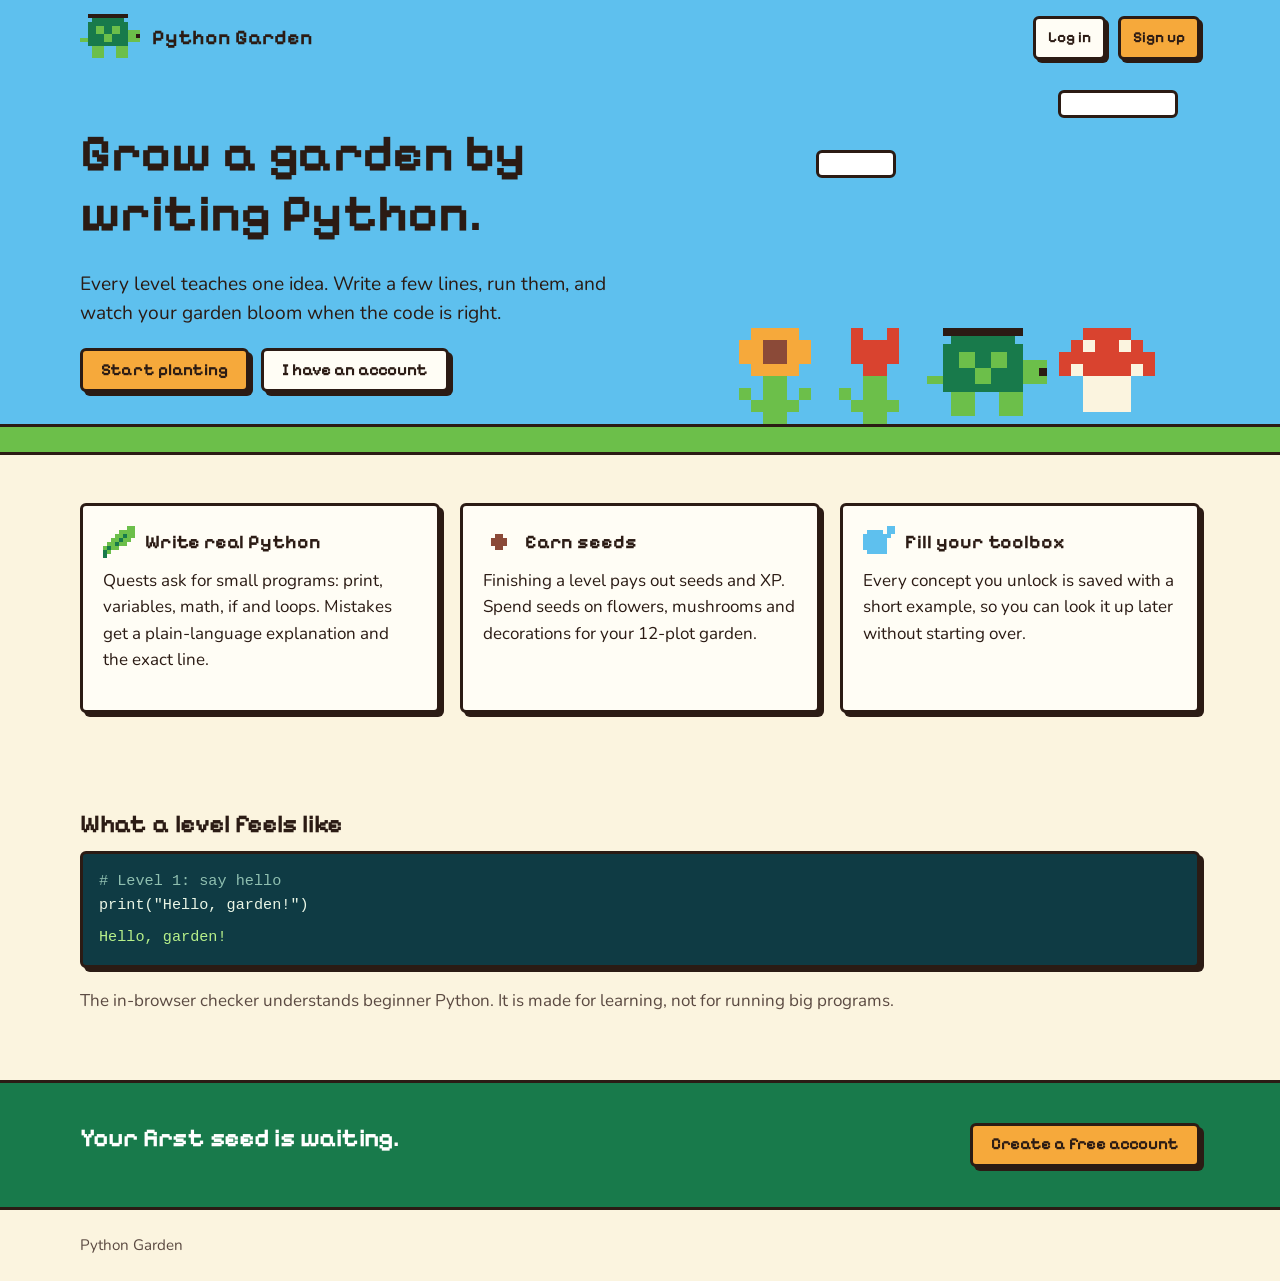
==== index.html @ 9000483d "yay" ====
<!doctype html>
<html lang="en">
<head>
  <meta charset="utf-8">
  <meta name="viewport" content="width=device-width, initial-scale=1">
  <title>Python Garden: learn Python by growing a garden</title>
  <link rel="icon" href="data:,">
  <link rel="preconnect" href="https://fonts.googleapis.com">
  <link rel="preconnect" href="https://fonts.gstatic.com" crossorigin>
  <link href="https://fonts.googleapis.com/css2?family=Nunito:wght@400;700;800&amp;family=Pixelify+Sans:wght@500;700&amp;display=swap" rel="stylesheet">
  <link rel="stylesheet" href="/css/base.css">
  <link rel="stylesheet" href="/css/pixel.css">
  <link rel="stylesheet" href="/css/landing.css">
</head>
<body>
  <header class="hero">
    <div class="container land-top">
      <a class="px-nav__brand" href="/"><span class="spr spr--turtle" data-sprite="turtle"></span>Python Garden</a>
      <nav class="row" aria-label="Account">
        <a class="px-btn px-btn--ghost px-btn--small" href="/login.html">Log in</a>
        <a class="px-btn px-btn--sun px-btn--small" href="/register.html">Sign up</a>
      </nav>
    </div>
    <div class="cloud cloud--a" aria-hidden="true"></div>
    <div class="cloud cloud--b" aria-hidden="true"></div>
    <div class="container hero__inner">
      <div class="hero__copy">
        <h1>Grow a garden by writing Python.</h1>
        <p>Every level teaches one idea. Write a few lines, run them, and watch your garden bloom when the code is right.</p>
        <div class="row">
          <a class="px-btn px-btn--sun" href="/register.html">Start planting</a>
          <a class="px-btn px-btn--ghost" href="/login.html">I have an account</a>
        </div>
      </div>
      <div class="hero__scene" aria-hidden="true">
        <span class="spr spr--lg" data-sprite="sunflower"></span>
        <span class="spr spr--lg" data-sprite="tulip"></span>
        <span class="spr spr--turtle spr--lg" data-sprite="turtle"></span>
        <span class="spr spr--lg" data-sprite="mushroom"></span>
      </div>
    </div>
    <div class="hero__ground"></div>
  </header>

  <main>
    <section class="section container">
      <div class="grid-3">
        <article class="px-card feature">
          <h3><span class="spr spr--sm" data-sprite="leaf"></span>Write real Python</h3>
          <p>Quests ask for small programs: print, variables, math, if and loops. Mistakes get a plain-language explanation and the exact line.</p>
        </article>
        <article class="px-card feature">
          <h3><span class="spr spr--sm" data-sprite="seed"></span>Earn seeds</h3>
          <p>Finishing a level pays out seeds and XP. Spend seeds on flowers, mushrooms and decorations for your 12-plot garden.</p>
        </article>
        <article class="px-card feature">
          <h3><span class="spr spr--sm" data-sprite="can"></span>Fill your toolbox</h3>
          <p>Every concept you unlock is saved with a short example, so you can look it up later without starting over.</p>
        </article>
      </div>
    </section>
    <section class="section container">
      <h2>What a level feels like</h2>
      <div class="code-demo" role="img" aria-label="Example: print(&quot;Hello, garden!&quot;) shows Hello, garden! in the console">
        <div class="cm"># Level 1: say hello</div>
        <div>print("Hello, garden!")</div>
        <div class="out">Hello, garden!</div>
      </div>
      <p class="muted">The in-browser checker understands beginner Python. It is made for learning, not for running big programs.</p>
    </section>
    <section class="cta-band">
      <div class="container row row--between">
        <h2>Your first seed is waiting.</h2>
        <a class="px-btn px-btn--sun" href="/register.html">Create a free account</a>
      </div>
    </section>
  </main>
  <footer class="container foot muted">Python Garden</footer>
  <script src="/js/api.js"></script>
</body>
</html>
---- css/base.css ----
:root {
  --sky: #5EC0EE;
  --grass: #6CBF4A;
  --forest: #187A4B;
  --teal: #0F3B44;
  --parchment: #FBF4DF;
  --soil: #8B4A38;
  --sun: #F6A93B;
  --outline: #2B1B14;
  --paper: #FFFDF5;
  --danger: #A8231A;
  --muted: #5B4A42;
  --line: 3px solid var(--outline);
  --shadow: 4px 4px 0 var(--outline);
  --radius: 6px;
  --font-head: 'Pixelify Sans', system-ui, sans-serif;
  --font-body: 'Nunito', system-ui, sans-serif;
  --font-code: ui-monospace, 'SF Mono', Menlo, Consolas, monospace;
}

*, *::before, *::after { box-sizing: border-box; }
html { -webkit-text-size-adjust: 100%; }

body {
  margin: 0;
  font-family: var(--font-body);
  font-size: 1.0625rem;
  line-height: 1.55;
  color: var(--outline);
  background: var(--parchment);
}

h1, h2, h3 { font-family: var(--font-head); font-weight: 700; line-height: 1.15; margin: 0 0 .5em; }
h1 { font-size: clamp(2rem, 5vw, 3.25rem); }
h2 { font-size: 1.6rem; }
h3 { font-size: 1.2rem; }
p { margin: 0 0 1em; }
a { color: var(--forest); font-weight: 700; }
img, svg { max-width: 100%; }
button, input, select, textarea { font: inherit; color: inherit; }

:focus-visible {
  outline: 3px solid var(--sun);
  outline-offset: 2px;
  box-shadow: 0 0 0 6px var(--outline);
}

.container { width: min(1120px, 100% - 32px); margin-inline: auto; }
.stack > * + * { margin-top: 1rem; }
.row { display: flex; flex-wrap: wrap; align-items: center; gap: 12px; }
.row--between { justify-content: space-between; }
.muted { color: var(--muted); }
.center { text-align: center; }
.is-hidden { display: none !important; }
.sr-only {
  position: absolute; width: 1px; height: 1px; overflow: hidden;
  clip: rect(0 0 0 0); white-space: nowrap;
}
.grid-3 { display: grid; gap: 20px; grid-template-columns: repeat(auto-fit, minmax(240px, 1fr)); }
.page-main { padding-block: 28px 56px; }

@media (prefers-reduced-motion: reduce) {
  *, *::before, *::after { animation: none !important; transition: none !important; }
}
---- css/pixel.css ----
/* Pixel components */
.px-card {
  background: var(--paper);
  border: var(--line);
  border-radius: var(--radius);
  box-shadow: var(--shadow);
  padding: 20px;
}
.px-card--sky { background: #DDF2FB; }
.px-card--sun { background: #FDE9C2; }
.px-card--teal { background: var(--teal); color: var(--parchment); }

.px-btn {
  display: inline-flex; align-items: center; justify-content: center; gap: 8px;
  min-height: 44px; min-width: 44px; padding: 0 18px;
  font-family: var(--font-head); font-size: 1.05rem; font-weight: 700;
  text-decoration: none; cursor: pointer;
  border: var(--line); border-radius: var(--radius);
  box-shadow: var(--shadow);
  background: var(--forest); color: #fff;
  transition: transform .08s, box-shadow .08s;
}
.px-btn:hover { background: #146a41; }
.px-btn:active { transform: translate(3px, 3px); box-shadow: 1px 1px 0 var(--outline); }
.px-btn[disabled] { opacity: .55; cursor: not-allowed; }
.px-btn--sun { background: var(--sun); color: var(--outline); }
.px-btn--sun:hover { background: #e79a2c; }
.px-btn--ghost { background: var(--paper); color: var(--outline); }
.px-btn--ghost:hover { background: #fff; }
.px-btn--danger { background: var(--danger); color: #fff; }
.px-btn--small { padding: 0 12px; font-size: .95rem; box-shadow: 3px 3px 0 var(--outline); }

.px-field { margin-bottom: 16px; }
.px-label { display: block; font-weight: 800; margin-bottom: 4px; }
.px-input, .px-select, .px-textarea {
  width: 100%; min-height: 44px; padding: 8px 12px;
  background: #fff; border: var(--line); border-radius: var(--radius);
}
.px-textarea { min-height: 96px; resize: vertical; font-family: var(--font-code); font-size: .95rem; }
.px-help { font-size: .9rem; color: var(--muted); margin: 4px 0 0; }
.px-error { color: var(--danger); font-weight: 800; min-height: 1.5em; margin: 0 0 12px; }

.px-bar {
  -webkit-appearance: none; appearance: none;
  display: block; width: 100%; height: 22px;
  border: var(--line); border-radius: var(--radius);
  background: #fff; overflow: hidden;
}
.px-bar::-webkit-progress-bar { background: #fff; }
.px-bar::-webkit-progress-value { background: var(--grass); }
.px-bar::-moz-progress-bar { background: var(--grass); }
.px-bar--sun::-webkit-progress-value { background: var(--sun); }
.px-bar--sun::-moz-progress-bar { background: var(--sun); }

.px-chip {
  display: inline-flex; align-items: center; gap: 6px;
  min-height: 32px; padding: 2px 10px;
  background: var(--parchment); color: var(--outline);
  border: 2px solid var(--outline); border-radius: var(--radius);
  font-weight: 800; font-size: .95rem;
}
.px-chip--done { background: #CDEFB8; }
.px-chip--locked { background: #E6DCC3; }
.px-chip--draft { background: #FDE9C2; }

/* Top bar */
.px-nav { background: var(--teal); color: var(--parchment); border-bottom: var(--line); }
.px-nav__inner { display: flex; flex-wrap: wrap; align-items: center; gap: 8px 16px; padding-block: 10px; }
.px-nav__brand {
  display: inline-flex; align-items: center; gap: 8px;
  font-family: var(--font-head); font-size: 1.3rem; color: var(--parchment); text-decoration: none;
  min-height: 44px;
}
.px-nav__links { display: flex; flex-wrap: wrap; gap: 4px; margin-right: auto; }
.px-nav__links a {
  display: inline-flex; align-items: center; min-height: 44px; padding: 0 12px;
  color: var(--parchment); text-decoration: none; border-radius: var(--radius);
  font-family: var(--font-head);
}
.px-nav__links a:hover { background: rgba(255, 255, 255, .12); }
.px-nav__links a[aria-current="page"] { background: var(--sun); color: var(--outline); }
.px-nav__stats { display: flex; gap: 8px; align-items: center; flex-wrap: wrap; }

/* Sprites */
.spr { display: inline-block; width: 48px; height: 48px; vertical-align: middle; }
.spr svg { display: block; width: 100%; height: 100%; }
.spr--sm { width: 32px; height: 32px; }
.spr--lg { width: 96px; height: 96px; }
.spr--xl { width: 144px; height: 144px; }
.spr--turtle { width: 64px; height: 48px; }
.spr--turtle.spr--lg { width: 128px; height: 96px; }
.c-o { fill: #2B1B14; } .c-g { fill: #6CBF4A; } .c-f { fill: #187A4B; }
.c-y { fill: #F6A93B; } .c-s { fill: #8B4A38; } .c-r { fill: #D9432F; }
.c-p { fill: #F28FB1; } .c-b { fill: #5EC0EE; } .c-w { fill: #FBF4DF; }
.c-t { fill: #0F3B44; }

/* Toast */
.px-toast {
  position: fixed; left: 50%; bottom: 24px; transform: translateX(-50%);
  z-index: 50; max-width: calc(100% - 32px);
  padding: 12px 18px; background: var(--outline); color: var(--parchment);
  border: 3px solid var(--parchment); border-radius: var(--radius);
  font-weight: 800; box-shadow: var(--shadow);
}
.px-toast--error { background: var(--danger); }

/* Tables */
.table-wrap { overflow-x: auto; border: var(--line); border-radius: var(--radius); background: var(--paper); box-shadow: var(--shadow); }
.px-table { width: 100%; border-collapse: collapse; min-width: 560px; }
.px-table th, .px-table td { padding: 10px 12px; text-align: left; border-bottom: 2px solid #E6DCC3; vertical-align: middle; }
.px-table th { font-family: var(--font-head); background: #F1E7C9; }
.px-table tr:last-child td { border-bottom: 0; }
.px-btn--primary { background: var(--forest); color: #fff; }
---- css/landing.css ----
.hero { background: var(--sky); border-bottom: var(--line); position: relative; overflow: hidden; }
.hero__inner { display: grid; gap: 32px; padding-block: 48px 0; align-items: end; }
.hero__copy { padding-bottom: 32px; }
.hero__copy p { font-size: 1.2rem; max-width: 46ch; }
.hero__scene { display: flex; align-items: flex-end; justify-content: center; gap: 4px; min-height: 220px; }
.hero__ground { background: var(--grass); border-top: var(--line); height: 28px; }
.land-top { display: flex; align-items: center; justify-content: space-between; gap: 12px; padding-block: 14px; }
.land-top .px-nav__brand { color: var(--outline); }
.cloud { position: absolute; width: 120px; height: 28px; background: #fff; border: var(--line); border-radius: 6px; }
.cloud--a { top: 90px; right: 8%; }
.cloud--b { top: 150px; right: 30%; width: 80px; }
.code-demo { background: var(--teal); color: #EAF6E6; border: var(--line); border-radius: var(--radius); box-shadow: var(--shadow); padding: 16px; font-family: var(--font-code); font-size: .95rem; margin-bottom: 20px; }
.code-demo .out { color: #B7F08A; margin-top: 8px; }
.code-demo .cm { color: #8FBFB0; }
.section { padding-block: 48px; }
.feature h3 { display: flex; align-items: center; gap: 10px; }
.cta-band { background: var(--forest); color: #fff; border-block: var(--line); padding-block: 40px; }
.cta-band h2 { color: #fff; }
.foot { padding-block: 24px; font-size: .95rem; }
@media (min-width: 860px) {
  .hero__inner { grid-template-columns: 1.1fr 1fr; }
}

/* Auth pages */
.auth { min-height: 100vh; display: grid; place-items: center; padding: 24px 16px; background: var(--sky); }
.auth__card { width: min(440px, 100%); }
.auth__brand { display: flex; align-items: center; gap: 10px; margin-bottom: 8px; }
.auth__brand h1 { font-size: 2rem; margin: 0; }
.auth__alt { margin: 16px 0 0; }
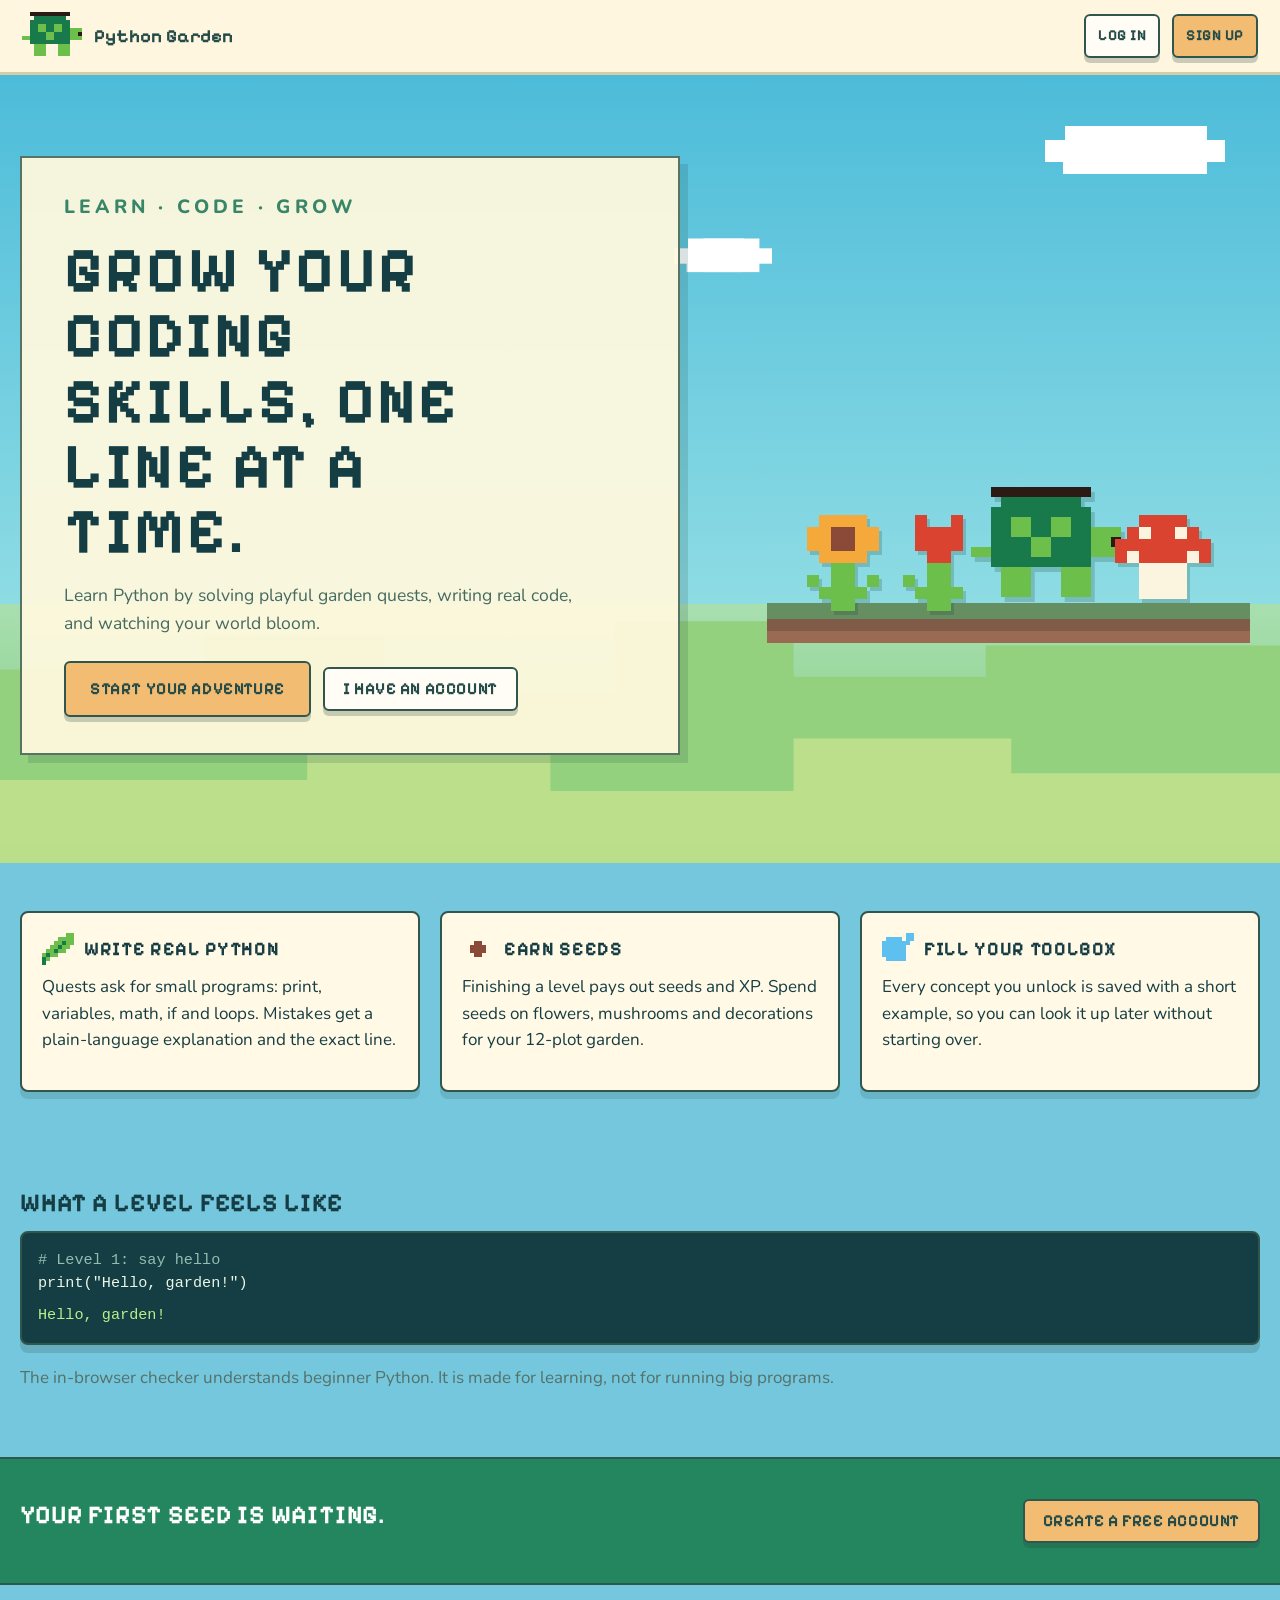
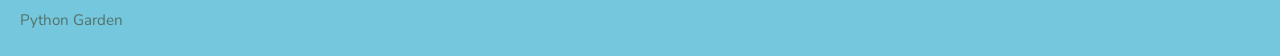
==== commit be0ae197: "arnel" ====
--- a/index.html
+++ b/index.html
@@ -8,28 +8,30 @@
   <link rel="preconnect" href="https://fonts.googleapis.com">
   <link rel="preconnect" href="https://fonts.gstatic.com" crossorigin>
   <link href="https://fonts.googleapis.com/css2?family=Nunito:wght@400;700;800&amp;family=Pixelify+Sans:wght@500;700&amp;display=swap" rel="stylesheet">
-  <link rel="stylesheet" href="/css/base.css">
-  <link rel="stylesheet" href="/css/pixel.css">
-  <link rel="stylesheet" href="/css/landing.css">
+  <link rel="stylesheet" href="css/base.css">
+  <link rel="stylesheet" href="css/pixel.css">
+  <link rel="stylesheet" href="css/landing.css">
+  <link rel="stylesheet" href="css/reference.css">
 </head>
 <body>
   <header class="hero">
     <div class="container land-top">
       <a class="px-nav__brand" href="/"><span class="spr spr--turtle" data-sprite="turtle"></span>Python Garden</a>
       <nav class="row" aria-label="Account">
-        <a class="px-btn px-btn--ghost px-btn--small" href="/login.html">Log in</a>
-        <a class="px-btn px-btn--sun px-btn--small" href="/register.html">Sign up</a>
+        <a class="px-btn px-btn--ghost px-btn--small" href="login.html">Log in</a>
+        <a class="px-btn px-btn--sun px-btn--small" href="register.html">Sign up</a>
       </nav>
     </div>
     <div class="cloud cloud--a" aria-hidden="true"></div>
     <div class="cloud cloud--b" aria-hidden="true"></div>
     <div class="container hero__inner">
       <div class="hero__copy">
-        <h1>Grow a garden by writing Python.</h1>
-        <p>Every level teaches one idea. Write a few lines, run them, and watch your garden bloom when the code is right.</p>
+        <p class="hero__eyebrow">LEARN · CODE · GROW</p>
+        <h1>Grow your coding skills, one line at a time.</h1>
+        <p>Learn Python by solving playful garden quests, writing real code, and watching your world bloom.</p>
         <div class="row">
-          <a class="px-btn px-btn--sun" href="/register.html">Start planting</a>
-          <a class="px-btn px-btn--ghost" href="/login.html">I have an account</a>
+          <a class="px-btn px-btn--sun" href="register.html">Start your adventure</a>
+          <a class="px-btn px-btn--ghost" href="login.html">I have an account</a>
         </div>
       </div>
       <div class="hero__scene" aria-hidden="true">
@@ -71,11 +73,11 @@
     <section class="cta-band">
       <div class="container row row--between">
         <h2>Your first seed is waiting.</h2>
-        <a class="px-btn px-btn--sun" href="/register.html">Create a free account</a>
+        <a class="px-btn px-btn--sun" href="register.html">Create a free account</a>
       </div>
     </section>
   </main>
   <footer class="container foot muted">Python Garden</footer>
-  <script src="/js/api.js"></script>
+  <script src="js/api.js"></script>
 </body>
 </html>
--- a/css/reference.css
+++ b/css/reference.css
@@ -0,0 +1,260 @@
+/* Visual pass based on the supplied Python Garden screenshots. */
+:root {
+  --sky: #53c1df;
+  --grass: #79c56c;
+  --forest: #24865f;
+  --teal: #143d44;
+  --parchment: #fbf4df;
+  --soil: #98604f;
+  --sun: #f2bd73;
+  --outline: #244b48;
+  --paper: #fffdf5;
+  --muted: #55716a;
+  --line: 2px solid #31564e;
+  --shadow: 0 8px 0 rgba(28, 61, 58, .18);
+  --radius: 8px;
+}
+
+body { color: #163d43; background: #74c7dd; }
+h1, h2, h3 { letter-spacing: .035em; text-transform: uppercase; }
+.container { width: min(1360px, 100% - 40px); }
+.px-card { border-width: 2px; border-radius: 8px; box-shadow: 0 7px 0 rgba(38, 66, 54, .15); }
+.px-btn { border-width: 2px; border-radius: 6px; box-shadow: 0 5px 0 rgba(38, 66, 54, .24); text-transform: uppercase; letter-spacing: .035em; }
+.px-btn:active { transform: translateY(3px); box-shadow: 0 2px 0 rgba(38, 66, 54, .24); }
+.spr, .spr svg { image-rendering: pixelated; }
+
+/* Shared game navigation */
+.px-nav { background: #fff6df; color: #244b48; border: 0; border-bottom: 3px solid #ddcfaa; box-shadow: 0 4px 0 rgba(47, 78, 66, .1); }
+.px-nav__inner { min-height: 72px; padding-block: 8px; gap: 12px 24px; }
+.px-nav__brand { color: #244b48; font-size: 1.2rem; }
+.px-nav__links { gap: 3px; }
+.px-nav__links a { color: #3a6459; font-size: .94rem; border-radius: 5px; }
+.px-nav__links a[aria-current="page"] { background: #d9edc1; color: #245d4b; }
+.px-nav__stats { gap: 7px; }
+.px-nav .px-chip { min-height: 36px; background: #f7e6bc; border: 1px solid #bdab80; border-radius: 5px; font-size: .82rem; }
+.px-nav .px-chip .spr { width: 20px; height: 20px; }
+.px-nav .px-btn { min-height: 36px; box-shadow: none; border-color: #d8caa6; }
+
+/* Landing scene */
+.hero { min-height: min(750px, calc(100vh - 15px)); background: linear-gradient(180deg, #43b7d8 0%, #8edce4 70%, #a8dfb0 70%, #7cc875 100%); border: 0; overflow: hidden; }
+.hero:before { content: ""; position: absolute; inset: auto 0 0; height: 28%; background: #94d17e; clip-path: polygon(0 20%, 16% 20%, 16% 6%, 30% 6%, 30% 30%, 48% 30%, 48% 0, 62% 0, 62% 23%, 77% 23%, 77% 10%, 100% 10%, 100% 100%, 0 100%); }
+.hero:after { content: ""; position: absolute; inset: auto 0 0; height: 16%; background: #bbdf8b; clip-path: polygon(0 40%, 24% 40%, 24% 20%, 43% 20%, 43% 48%, 62% 48%, 62% 10%, 79% 10%, 79% 35%, 100% 35%, 100% 100%, 0 100%); }
+.land-top { position: relative; z-index: 2; width: 100%; padding: 12px max(22px, calc((100% - 1360px)/2)); background: #fff6df; border-bottom: 3px solid #d9cba5; }
+.land-top .px-nav__brand { color: #244b48; font-size: 1.15rem; }
+.hero__inner { position: relative; z-index: 1; display: grid; align-items: center; gap: 32px; padding-block: clamp(46px, 9vh, 100px) 90px; min-height: 590px; }
+.hero__copy { max-width: 660px; padding: 36px 42px; background: rgba(255, 249, 223, .94); border: 2px solid #567363; box-shadow: 8px 8px 0 rgba(30, 73, 64, .16); }
+.hero__eyebrow { font: 800 .9rem var(--font-body); letter-spacing: .22em; color: #388568; margin-bottom: 18px; }
+.hero__copy h1 { font-size: clamp(2.8rem, 5vw, 4.8rem); line-height: 1.02; color: #143d44; margin-bottom: 18px; max-width: 11ch; }
+.hero__copy p:not(.hero__eyebrow) { max-width: 48ch; font-size: 1.1rem; color: #476a60; }
+.hero__copy .row { margin-top: 24px; }
+.hero__copy .px-btn--sun { min-height: 56px; padding-inline: 24px; background: #f2bd73; }
+.hero__scene { min-height: 360px; position: relative; align-items: end; gap: 0; padding-bottom: 24px; }
+.hero__scene:before { content: ""; position: absolute; bottom: 16px; left: 4%; right: 2%; height: 16px; background: #668f61; box-shadow: 0 12px 0 #805b48, 0 24px 0 #9a6a53; }
+.hero__scene .spr { position: relative; z-index: 1; filter: drop-shadow(3px 4px 0 rgba(37, 71, 55, .22)); }
+.hero__scene .spr--turtle { transform: translateY(-16px) scale(1.25); }
+.cloud { border: 0; border-radius: 0; height: 22px; box-shadow: 20px -14px 0 #fff, 42px -14px 0 #fff, 60px 0 0 #fff, 18px 12px 0 #fff, 42px 12px 0 #fff; }
+.cloud--a { top: 140px; right: 9%; }
+.cloud--b { top: 245px; right: 42%; transform: scale(.7); }
+.hero__ground { position: relative; z-index: 1; height: 18px; background: #b9df8b; border: 0; }
+.section { position: relative; z-index: 1; }
+.feature { background: #fff9e6; }
+
+/* Auth screen */
+.auth { position: relative; overflow: hidden; background: radial-gradient(ellipse at 50% 54%, #1b5e57, #103d43 70%); }
+.auth:before { content: "✦     ·      ✦       ·          ✦      ·     ✦"; position: absolute; inset: 9% 5%; color: #cfedc2; font-size: 1.25rem; letter-spacing: 2.4rem; opacity: .6; pointer-events: none; }
+.auth-back { position: absolute; top: 22px; left: 28px; z-index: 2; color: #eff4da; font: 700 .9rem var(--font-head); text-decoration: none; text-transform: uppercase; }
+.auth__card { position: relative; z-index: 1; display: grid; grid-template-columns: .8fr 1.2fr; width: min(930px, 100%); padding: 0; overflow: hidden; background: #fffdf5; border: 3px solid #996553; border-radius: 10px; box-shadow: 0 12px 0 rgba(5, 28, 32, .3); }
+.auth-scene { min-height: 590px; position: relative; display: grid; place-items: center; overflow: hidden; background: linear-gradient(180deg,#1c6966,#12494b 74%,#24664e); }
+.auth-scene:before,.auth-scene:after { content: ""; position: absolute; bottom: 0; width: 110%; height: 27%; background: #276a50; clip-path: polygon(0 30%,20% 30%,20% 8%,44% 8%,44% 36%,67% 36%,67% 0,100% 0,100% 100%,0 100%); }
+.auth-scene:after { bottom: 0; height: 18%; background: #79b968; clip-path: polygon(0 40%,28% 40%,28% 16%,60% 16%,60% 52%,82% 52%,82% 22%,100% 22%,100% 100%,0 100%); }
+.auth-scene .spr { position: relative; z-index: 1; transform: translateY(22px) scale(1.5); }
+.auth-stars { position: absolute; top: 14%; left: 15%; z-index: 1; color: #c1e7c3; letter-spacing: 1.2rem; }
+.auth-scene .bubble { position: absolute; z-index: 2; top: 15%; right: 4%; max-width: 205px; background: #fffdf5; border: 2px solid #31564e; font-size: .88rem; }
+.auth-scene .bubble:after { content: ""; position: absolute; left: 30px; bottom: -12px; width: 14px; height: 14px; transform: rotate(45deg); background: #fffdf5; border-right: 2px solid #31564e; border-bottom: 2px solid #31564e; }
+.auth-form-side { padding: 42px clamp(28px, 5vw, 62px); align-self: center; }
+.auth__brand { align-items: center; margin-bottom: 10px; }
+.auth__brand h1 { font-size: clamp(1.6rem, 3vw, 2.1rem); margin: 3px 0 0; }
+.chapter-kicker { font: 800 .78rem var(--font-body); color: #48966d; letter-spacing: .19em; margin: 0 0 8px; }
+.auth-intro { color: #58736a; }
+.auth-label-row { display: flex; justify-content: space-between; align-items: baseline; }
+.auth-forgot { color: #368361; font-size: .82rem; text-decoration: none; }
+.auth .px-input { border: 1px solid #abc4b6; border-radius: 5px; min-height: 48px; }
+.auth .px-input::placeholder { color: #90a49a; }
+.auth-submit { width: 100%; min-height: 50px; background: #34a984; color: #fff; }
+.auth-divider { display: flex; align-items: center; gap: 12px; margin: 22px 0 12px; color: #82928a; font-size: .72rem; font-weight: 800; letter-spacing: .1em; }
+.auth-divider:before,.auth-divider:after { content: ""; height: 1px; flex: 1; background: #d8ded6; }
+.auth-providers { display: grid; grid-template-columns: 1fr 1fr; gap: 10px; }
+.provider-mark { border: 1px solid #c7d2c8; border-radius: 5px; text-align: center; padding: 9px; font-size: .9rem; font-weight: 800; color: #36584e; background: #fff; }
+.auth__alt { text-align: center; color: #667a70; font-size: .92rem; }
+.auth__card:not(:has(.auth-scene)) { width: min(560px,100%); padding: 38px; }
+
+/* Adventure map */
+body[data-role="user"] { min-height: 100vh; background: linear-gradient(#52bddb 0 190px,#91d2a0 190px,#a9db8b 100%); }
+.page-main { width: min(1400px,100% - 40px); padding-block: 34px 64px; }
+.page-head { text-align: center; margin-bottom: 28px; }
+.page-head h1 { font-size: clamp(2.5rem,5vw,4rem); color: #153d43; margin-bottom: 8px; }
+.page-head p { margin-inline: auto; color: #3e6a5e; }
+.adventure { grid-template-columns: 1fr; gap: 18px; }
+.sprout-col .px-card { display: flex; align-items: center; justify-content: space-between; gap: 20px; padding: 12px 18px; background: rgba(255,249,228,.88); }
+.sprout { align-items: center; }
+.bubble { border-color: #7b9178; border-radius: 5px; background: #fff9e9; }
+.sprout-col .sprout .spr { width: 84px; height: 64px; }
+.map-card { border: 0; border-radius: 10px; box-shadow: 0 8px 0 rgba(44,86,61,.13); background: linear-gradient(#97d1a0,#b6df8a); }
+.map-card__head { text-align: center; background: rgba(255,249,228,.75); border: 0; padding: 18px; }
+.map-card__head h2 { color: #244b48; }
+.adventure { grid-template-columns: 245px minmax(0,1fr); align-items: start; gap: 22px; }
+.sprout-col { position: sticky; top: 88px; }
+.sprout-col .px-card { display: block; padding: 18px; background: #fff4d7; }
+.sprout-col .sprout { display: grid; justify-items: center; gap: 6px; }
+.sprout-col .sprout .spr { width: 112px; height: 84px; }
+.sprout-col .bubble { width: 100%; text-align: center; font-size: .94rem; }
+.sprout-col .bubble:after { content:""; position:absolute; top:-8px; left:calc(50% - 7px); width:12px; height:12px; transform:rotate(45deg); background:#fff9e9; border-left:2px solid #7b9178; border-top:2px solid #7b9178; }
+.sprout-col #sprout-go { width:100%; margin-top:14px; }
+.map-card { min-width:0; background:linear-gradient(180deg,#a8debc 0 44%,#9ad483 44%,#85c875 100%); }
+.map-card__head { display:flex; align-items:center; justify-content:space-between; text-align:left; background:rgba(255,249,228,.9); padding:18px 24px; }
+.map-card__head h2 { font-size:1.35rem; }
+.map-card__head p { text-align:right; }
+.map-wrap { width:100%; max-width:none; overflow-x:auto; padding:14px 20px 24px; }
+.map-svg { min-width:760px; }
+.map-path { stroke: #a16b50; stroke-width: 11; stroke-dasharray: 2 20; stroke-linecap: round; }
+.px-node circle { stroke: #3c6552; stroke-width: 4; }
+.px-node.is-open circle { fill: #f8cb69; stroke:#567848; stroke-width:5; }
+.px-node.is-done circle { fill: #69bd78; }
+.px-node.is-locked circle { fill: #b8c8aa; }
+.px-node .node-label { fill: #234b42; stroke: #9bd382; stroke-width:7px; paint-order:stroke; font-size:18px; }
+.px-node .node-num { font-size:28px; }
+.px-node.is-open circle { animation: pulse 1.7s ease-in-out infinite; }
+
+/* Quest journal and coding workspace */
+.quest-intro { min-height: min(700px, calc(100vh - 110px)); display: grid; grid-template-columns: .85fr 1.15fr; align-items: stretch; background: #12444a; border: 3px solid #a77762; border-radius: 10px; overflow: hidden; box-shadow: 0 12px 0 rgba(20,58,56,.22); }
+.quest-mascot { position: relative; display: flex; align-items: center; justify-content: center; background: radial-gradient(ellipse at 50% 65%,#25715d,#13474c 72%); }
+.quest-mascot:after { content:""; position:absolute; bottom:0; left:0; right:0; height:22%; background:#78bd6c; clip-path:polygon(0 35%,20% 35%,20% 10%,44% 10%,44% 45%,69% 45%,69% 15%,100% 15%,100% 100%,0 100%); }
+.quest-mascot .spr { position: relative; z-index: 1; transform: scale(1.55); }
+.back-map { position:absolute; left:22px; top:20px; color:#edf3d9; font:700 .85rem var(--font-head); text-decoration:none; text-transform:uppercase; }
+.quest-mascot .bubble { position:absolute; z-index:2; top:22%; left:8%; max-width:230px; }
+.quest-paper { align-self: stretch; padding: clamp(24px,4vw,48px); background:#fffdf5; }
+.quest-paper h1 { font-size:clamp(2rem,4vw,3.2rem); margin-bottom:10px; }
+.quest-concept { color:#55736a; }
+.quest-sample { margin:20px 0; padding:14px 16px; background:#f1f3ee; border-left:4px solid #69ad86; }
+.quest-sample span { display:block; color:#618372; font-size:.72rem; font-weight:900; letter-spacing:.14em; }
+.quest-sample pre { margin:8px 0 0; white-space:pre-wrap; font: .95rem/1.5 var(--font-code); color:#36534a; }
+.quest-paper h2 { font-size:1.05rem; color:#496e5e; }
+.quest-paper .goal-list { margin-bottom:20px; }
+.quest-paper .px-btn { min-width:190px; min-height:52px; }
+.level { gap:18px; grid-template-columns: minmax(280px, .82fr) minmax(440px,1.18fr); }
+.level-side,.level-work { gap:14px; }
+.level-side > div:first-child { padding:16px 20px; background:#d5edb3; border:2px solid #709562; border-radius:6px; }
+.level-side .px-card { background:#fdf7e6; }
+.scene { min-height:220px; border:2px solid #608c5c; }
+.scene__sky { min-height:185px; background:linear-gradient(#4fc0df,#92d8df); }
+.scene__plot-grid { position:absolute; z-index:1; left:7%; top:16px; width:min(42%,230px); aspect-ratio:1; display:grid; grid-template-columns:repeat(3,1fr); gap:5px; padding:8px; background:#69483f; border:3px solid #4f443a; }
+.scene__plot-grid span { background:#986250; border:2px solid #b77b60; box-shadow:inset 0 0 0 2px rgba(87,55,48,.16); }
+.scene__sky .plant { display:none; }
+.scene.is-bloom .plant { display:inline-block; }
+.scene__sky .spr--turtle { position:relative; z-index:2; margin-left:auto; margin-right:8%; transform:translateY(45px) scale(1.05); }
+.scene__ground { min-height:62px; background:#8bc96a; border-top:2px solid #608c5c; }
+.editor { grid-template-columns:38px 1fr; border:2px solid #193e43; border-radius:5px; box-shadow:0 5px 0 rgba(23,58,56,.2); }
+.editor-gutter,.editor-text { font-size:14px; line-height:23px; }
+.editor-gutter { background:#102e35; }
+.editor-text { min-height:260px; }
+.level-work h2 { font-size:1.1rem; }
+.console { min-height:100px; border:2px solid #183d43; border-radius:5px; background:#0c272e; }
+.goal-list li::before { border:2px solid #a3ba9a; border-radius:50%; }
+.goal-list li.is-done::before { border-radius:50%; }
+
+/* Garden field and shop */
+.page-head--garden { display:flex; align-items:center; justify-content:space-between; gap:24px; text-align:left; }
+.page-head--garden p { margin-inline:0; }
+.page-head--garden h1 { margin-bottom:6px; }
+.garden-seed-pocket { display:flex; align-items:center; gap:10px; padding:12px 18px; background:#fff6df; border:2px solid #b9bd8a; border-radius:7px; box-shadow:0 5px 0 rgba(44,86,61,.12); white-space:nowrap; }
+.garden-seed-pocket .spr { width:30px; height:30px; }
+.garden-seed-pocket strong { color:#31744f; font:700 1.5rem var(--font-head); }
+.garden-seed-pocket span:last-child { color:#667b63; font-size:.85rem; }
+.garden { grid-template-columns:minmax(0,1fr) 350px; gap:24px; align-items:start; }
+.garden-field { min-width:0; overflow:hidden; border:2px solid #648559; border-radius:9px; background:#f9f4dd; box-shadow:0 8px 0 rgba(44,86,61,.14); }
+.garden-toolbar { display:flex; align-items:center; justify-content:space-between; gap:15px; padding:18px 22px 12px; }
+.garden-toolbar h2,.shop-heading h2 { margin:0 0 4px; font-size:1.35rem; }
+.garden-toolbar p,.shop-heading p:last-child { margin:0; color:#587364; font-size:.9rem; }
+.plot-count { flex:none; color:#557c5b; font:700 .77rem var(--font-head); letter-spacing:.1em; }
+.garden-msg { position:relative; z-index:2; margin:8px 18px 12px; padding:10px 14px; background:#fff8e5; border:1px solid #d8c99c; border-radius:5px; color:#4b6b59; font-size:.9rem; }
+.garden-landscape { position:relative; overflow:hidden; padding:34px 26px 42px; background:linear-gradient(180deg,#bde6d0 0 16%,#8ed081 16% 100%); }
+.garden-landscape:before { content:""; position:absolute; left:-5%; right:-5%; top:12%; height:27%; border-radius:50% 50% 0 0; background:#7fc67b; opacity:.65; }
+.garden-landscape:after { content:""; position:absolute; left:0; right:0; bottom:0; height:20%; background:#76bd70; clip-path:polygon(0 35%,14% 35%,14% 10%,32% 10%,32% 42%,50% 42%,50% 18%,72% 18%,72% 48%,88% 48%,88% 15%,100% 15%,100% 100%,0 100%); }
+.plots { position:relative; z-index:1; grid-template-columns:repeat(4,minmax(0,1fr)); gap:14px; padding:0; border:0; background:none; }
+.plot { position:relative; min-width:0; min-height:110px; aspect-ratio:1.18; padding:10px; background:linear-gradient(145deg,#a96e51,#86543f); border:2px solid #62473b; border-radius:5px; box-shadow:0 6px 0 #654b3c, inset 0 0 0 4px rgba(229,169,112,.18); transition:transform .14s,filter .14s,box-shadow .14s; }
+.plot.is-empty:before { content:""; position:absolute; inset:8px; border:1px dashed rgba(255,221,166,.45); pointer-events:none; }
+.plot.is-empty:hover,.plot.is-empty:focus-visible { background:linear-gradient(145deg,#bd805a,#9d6348); transform:translateY(-3px); box-shadow:0 9px 0 #654b3c, inset 0 0 0 4px rgba(255,218,167,.3); }
+.plot .spr { position:relative; z-index:1; max-width:82px; max-height:82px; image-rendering:pixelated; filter:drop-shadow(2px 3px 0 rgba(63,68,40,.18)); }
+.plot .plot-plus { position:absolute; inset:0; display:grid; place-items:center; color:#fff2cb; font-size:2rem; text-shadow:0 2px 0 #68493d; }
+.plot.is-empty:after { content:"EMPTY"; position:absolute; bottom:9px; left:0; right:0; text-align:center; color:#f4d8aa; font:700 .62rem var(--font-head); letter-spacing:.12em; opacity:.78; }
+.garden-stone-path { position:absolute; z-index:1; left:10%; right:10%; bottom:13px; height:20px; border-top:9px dotted #dfd2a4; border-radius:50%; opacity:.9; }
+.seed-shop { padding:18px; background:#f9f4dd; border:2px solid #78946e; border-radius:9px; box-shadow:0 8px 0 rgba(44,86,61,.14); }
+.shop-heading { margin:0 0 16px; }
+.shop-heading .chapter-kicker { margin-bottom:4px; }
+.shop { gap:10px; }
+.shop-item { min-width:0; padding:10px; grid-template-columns:48px minmax(0,1fr) auto; gap:8px; border:1px solid #c8bd99; border-radius:6px; box-shadow:0 3px 0 rgba(75,82,57,.1); transition:transform .14s,background .14s; }
+.shop-item:hover { transform:translateY(-2px); background:#fffaf0; }
+.shop-item h3 { font-size:.95rem; }
+.shop-item p { font-size:.78rem; }
+.shop-item .px-btn { min-height:36px; padding-inline:10px; font-size:.8rem; box-shadow:none; }
+.shop-item .px-btn--ghost { border:1px solid #c8bd99; background:#fffdf4; }
+.shop-item .px-btn[disabled] { opacity:.48; box-shadow:none; }
+.shop-item.is-selected { background:#e8f1c9; border-color:#7ba16d; }
+.shop-item.is-selected .px-btn { background:#318961; color:#fff; border-color:#26754f; }
+
+@media (min-width: 860px) { .hero__inner { grid-template-columns: 1.15fr .85fr; } }
+@media (max-width: 860px) {
+  .auth__card { grid-template-columns: 1fr; width: min(540px,100%); }
+  .auth-scene { min-height: 190px; }
+  .auth-scene .spr { transform: translateY(8px) scale(.9); }
+  .auth-scene .bubble { top: 12px; right: 18px; }
+  .quest-intro { grid-template-columns: 1fr; }
+  .quest-mascot { min-height: 190px; }
+  .quest-mascot .spr { transform: scale(.95); }
+  .level { grid-template-columns: 1fr; }
+  .sprout-col .px-card { align-items: flex-start; flex-direction: column; }
+}
+@media (max-width: 620px) {
+  .land-top { padding-inline: 14px; }
+  .hero__inner { min-height: 0; padding-block: 34px 70px; }
+  .hero__copy { padding: 25px 22px; }
+  .hero__copy h1 { font-size: clamp(2.35rem, 12vw, 3.5rem); }
+  .hero__scene { min-height: 210px; }
+  .hero__scene .spr--lg { width: 68px; height: 68px; }
+  .hero__scene .spr--turtle.spr--lg { width: 92px; height: 70px; }
+  .auth-form-side { padding: 28px 22px; }
+  .auth__card:not(:has(.auth-scene)) { padding: 26px 20px; }
+  .page-main { width: min(100% - 24px,1400px); }
+  .page-head h1 { font-size: 2.25rem; }
+  .quest-paper { padding: 24px 20px; }
+  .px-nav__inner { justify-content: center; }
+  .px-nav__brand { width:100%; justify-content:center; }
+}
+@media (max-width: 860px) {
+  .adventure { grid-template-columns:1fr; }
+  .sprout-col { position:static; }
+  .sprout-col .px-card { display:flex; align-items:center; flex-direction:row; }
+  .sprout-col .sprout { display:flex; flex:1; flex-direction:row; align-items:center; }
+  .sprout-col .sprout .spr { width:76px; height:58px; }
+  .sprout-col .bubble { text-align:left; }
+  .sprout-col #sprout-go { width:auto; margin:0; }
+  .garden { grid-template-columns:1fr; }
+  .seed-shop { display:grid; grid-template-columns:1fr; }
+}
+@media (max-width: 620px) {
+  .page-head--garden { align-items:flex-start; flex-direction:column; }
+  .garden-seed-pocket { align-self:flex-start; }
+  .garden-toolbar { align-items:flex-start; flex-direction:column; }
+  .garden-landscape { padding:24px 14px 36px; }
+  .plots { grid-template-columns:repeat(3,minmax(0,1fr)); gap:10px; }
+  .plot { min-height:84px; aspect-ratio:1; }
+  .plot .plot-plus { font-size:1.5rem; }
+  .plot.is-empty:after { font-size:.5rem; }
+  .shop-item { grid-template-columns:40px minmax(0,1fr) auto; }
+  .shop-item .spr { width:40px; height:40px; }
+  .map-card__head { align-items:flex-start; flex-direction:column; gap:5px; }
+  .map-card__head p { text-align:left; }
+  .map-wrap { padding-inline:8px; }
+  .sprout-col .px-card { flex-wrap:wrap; }
+  .sprout-col #sprout-go { width:100%; }
+}
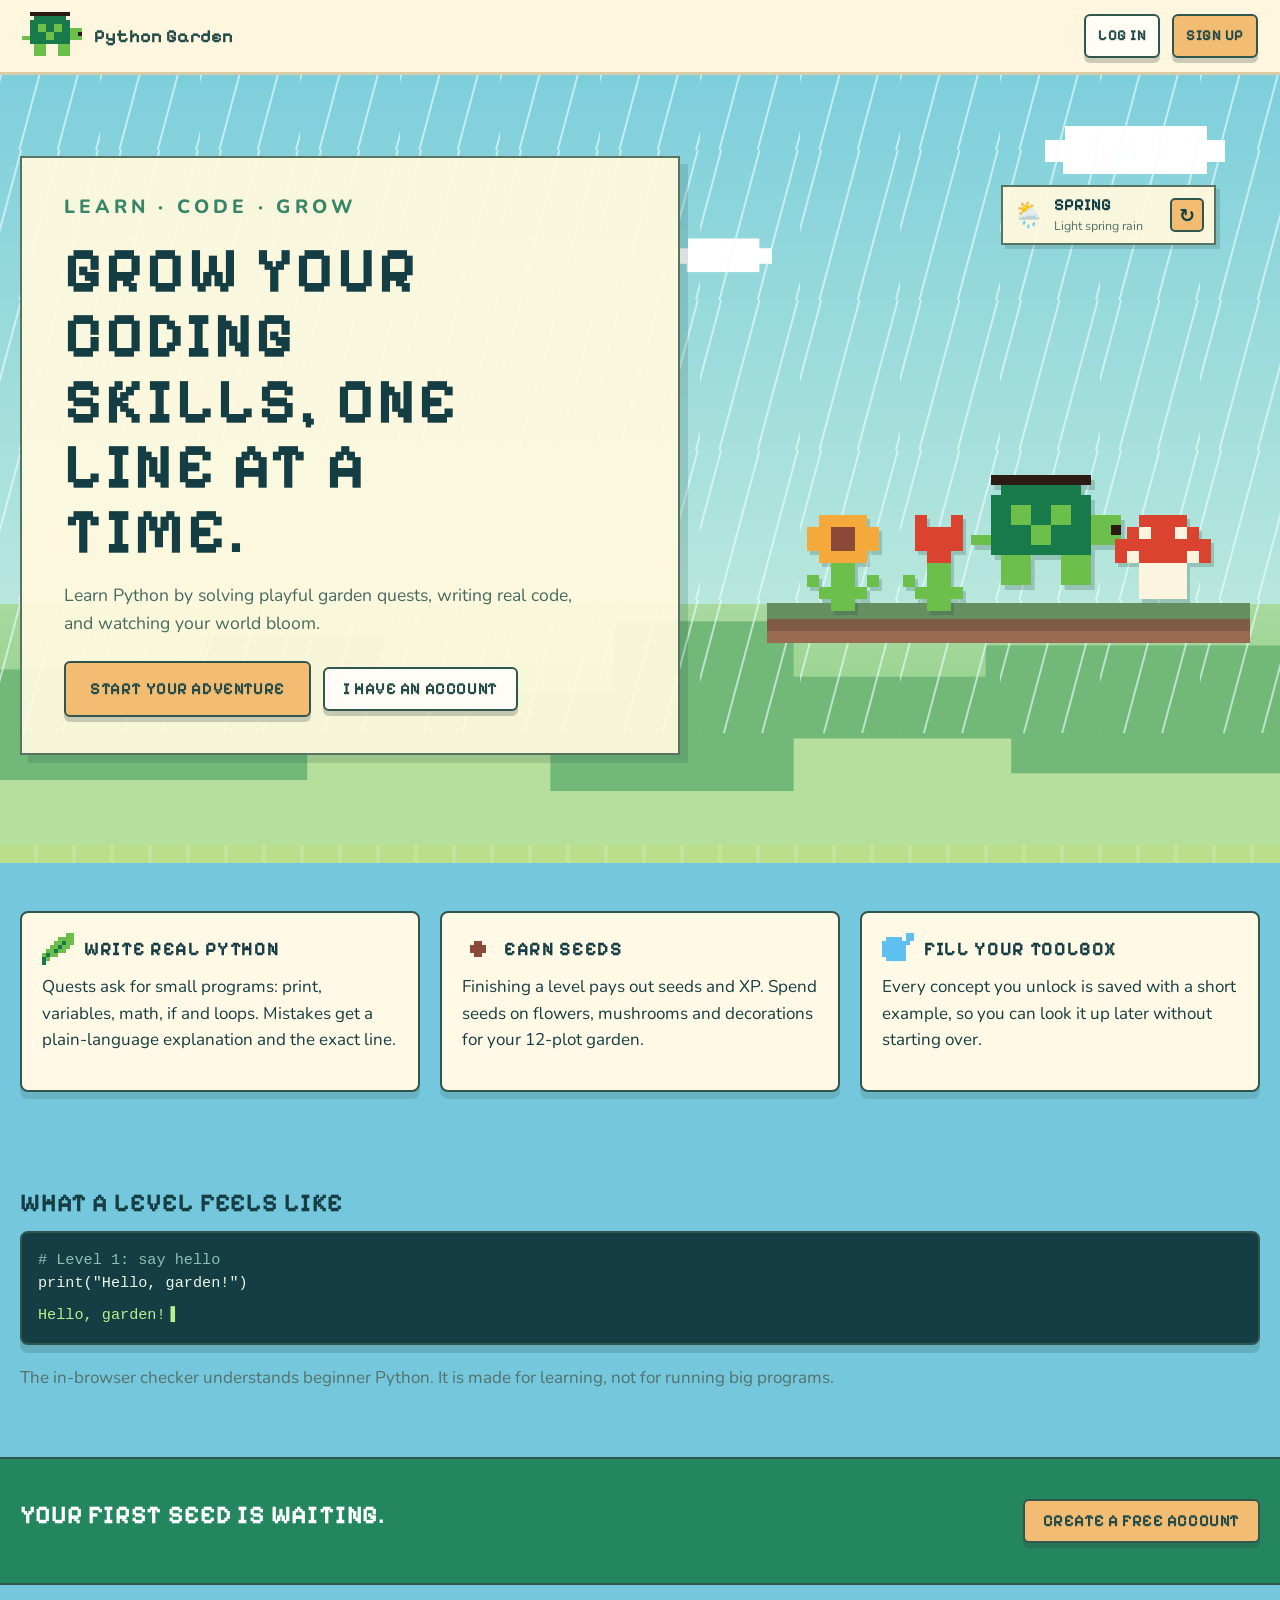
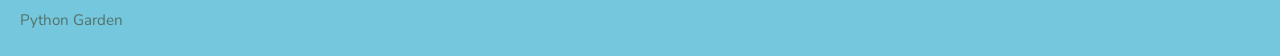
==== commit 75c3d398: "update for new ui arnel" ====
--- a/index.html
+++ b/index.html
@@ -24,6 +24,17 @@
     </div>
     <div class="cloud cloud--a" aria-hidden="true"></div>
     <div class="cloud cloud--b" aria-hidden="true"></div>
+    <div class="season-widget" aria-label="Seasonal garden weather">
+      <span class="season-widget__icon" id="season-icon" aria-hidden="true">🌦️</span>
+      <span class="season-widget__copy"><strong id="season-name">Spring</strong><span id="season-weather">Light spring rain</span></span>
+      <button class="season-next" id="season-next" type="button" aria-label="Show next season">↻</button>
+    </div>
+    <div class="season-particles" aria-hidden="true">
+      <div class="season-rain"></div>
+      <div class="season-sun"></div>
+      <div class="season-leaves"><i></i><i></i><i></i><i></i><i></i><i></i><i></i></div>
+      <div class="season-snow"><i>✦</i><i>✦</i><i>✦</i><i>✦</i><i>✦</i><i>✦</i><i>✦</i><i>✦</i><i>✦</i></div>
+    </div>
     <div class="container hero__inner">
       <div class="hero__copy">
         <p class="hero__eyebrow">LEARN · CODE · GROW</p>
@@ -79,5 +90,6 @@
   </main>
   <footer class="container foot muted">Python Garden</footer>
   <script src="js/api.js"></script>
+  <script src="js/seasons.js"></script>
 </body>
 </html>
--- a/css/landing.css
+++ b/css/landing.css
@@ -27,3 +27,105 @@
 .auth__brand { display: flex; align-items: center; gap: 10px; margin-bottom: 8px; }
 .auth__brand h1 { font-size: 2rem; margin: 0; }
 .auth__alt { margin: 16px 0 0; }
+
+/* Landing page motion */
+.hero__inner { position: relative; z-index: 1; }
+.hero__copy { animation: hero-copy-in .7s cubic-bezier(.2,.75,.25,1) both; }
+.hero__scene { position: relative; }
+.hero__scene .spr { transform-origin: center bottom; animation: garden-bob 3.6s ease-in-out infinite; }
+.hero__scene .spr:nth-child(2) { animation-delay: -.8s; }
+.hero__scene .spr:nth-child(3) { animation: turtle-wander 8s ease-in-out infinite; }
+.hero__scene .spr:nth-child(4) { animation-delay: -1.7s; }
+.cloud { z-index: 0; will-change: transform; animation: cloud-drift 24s ease-in-out infinite alternate; }
+.cloud--b { animation-duration: 31s; animation-delay: -8s; }
+
+@keyframes hero-copy-in {
+  from { opacity: 0; transform: translateY(16px); }
+  to { opacity: 1; transform: translateY(0); }
+}
+@keyframes garden-bob {
+  0%, 100% { transform: translateY(0) rotate(0); }
+  50% { transform: translateY(-9px) rotate(-2deg); }
+}
+@keyframes turtle-wander {
+  0%, 100% { transform: translateX(-5px) translateY(0); }
+  50% { transform: translateX(9px) translateY(-4px); }
+}
+@keyframes cloud-drift {
+  from { translate: -10px 0; }
+  to { translate: 18px 0; }
+}
+
+@media (max-width: 859px) {
+  .hero__inner { padding-top: 36px; }
+  .hero__scene { min-height: 170px; }
+}
+
+/* More page-wide movement */
+.feature {
+  animation: feature-arrive .65s cubic-bezier(.2,.75,.25,1) both, feature-float 5s ease-in-out 1s infinite;
+  transition: box-shadow .2s ease, background-color .2s ease;
+}
+.feature:nth-child(2) { animation-delay: .12s, 1.12s; }
+.feature:nth-child(3) { animation-delay: .24s, 1.24s; }
+.feature:hover { box-shadow: 7px 8px 0 var(--outline); }
+.feature h3 .spr { animation: leaf-turn 5s ease-in-out infinite; }
+.feature:nth-child(2) h3 .spr { animation-delay: -.9s; }
+.feature:nth-child(3) h3 .spr { animation-delay: -1.8s; }
+
+.code-demo {
+  animation: demo-arrive .7s .2s both, demo-glow 4s 1s ease-in-out infinite;
+}
+.code-demo .out::after {
+  content: "▌";
+  display: inline-block;
+  margin-left: 5px;
+  color: #B7F08A;
+  animation: caret-blink 1.1s steps(2, start) infinite;
+}
+.cta-band .row > * { animation: cta-drift 4s ease-in-out infinite; }
+.cta-band .row > :last-child { animation-delay: -2s; }
+.hero__ground { position: relative; }
+.hero__ground::after {
+  content: "";
+  position: absolute;
+  inset: 0;
+  background: repeating-linear-gradient(90deg, transparent 0 34px, rgba(255,255,255,.14) 34px 38px);
+  background-size: 76px 100%;
+  animation: ground-scroll 12s linear infinite;
+  pointer-events: none;
+}
+.px-btn { transition: transform .18s ease, box-shadow .18s ease, background-color .18s ease; }
+.px-btn:hover { transform: translateY(-3px); box-shadow: 4px 7px 0 var(--outline); }
+
+@keyframes feature-arrive {
+  from { opacity: 0; transform: translateY(14px); }
+  to { opacity: 1; transform: translateY(0); }
+}
+@keyframes feature-float {
+  0%, 100% { translate: 0 0; }
+  50% { translate: 0 -3px; }
+}
+@keyframes leaf-turn {
+  0%, 80%, 100% { rotate: 0deg; }
+  86% { rotate: -12deg; }
+  93% { rotate: 10deg; }
+}
+@keyframes demo-arrive {
+  from { opacity: 0; transform: translateY(12px); }
+  to { opacity: 1; transform: translateY(0); }
+}
+@keyframes demo-glow {
+  0%, 100% { box-shadow: 4px 4px 0 var(--outline); }
+  50% { box-shadow: 4px 6px 0 var(--outline), 0 0 18px rgba(94,192,238,.35); }
+}
+@keyframes caret-blink { to { visibility: hidden; } }
+@keyframes cta-drift {
+  0%, 100% { translate: 0 0; }
+  50% { translate: 0 -4px; }
+}
+@keyframes ground-scroll { to { background-position: 76px 0; } }
+
+@media (max-width: 859px) {
+  .cta-band .row { justify-content: center; text-align: center; }
+}
--- a/css/reference.css
+++ b/css/reference.css
@@ -258,3 +258,262 @@
   .sprout-col .px-card { flex-wrap:wrap; }
   .sprout-col #sprout-go { width:100%; }
 }
+
+/* Login and registration scene motion */
+.auth:before {
+  transform-origin: center;
+  animation: auth-star-drift 18s ease-in-out infinite alternate, auth-star-twinkle 4s ease-in-out infinite;
+}
+.auth__card { animation: auth-card-enter .75s cubic-bezier(.18,.75,.25,1) both; }
+.auth-scene { isolation: isolate; }
+.auth-scene .spr {
+  translate: 0 0;
+  animation: auth-turtle-hover 3.8s ease-in-out infinite;
+  will-change: translate;
+}
+.auth-scene .bubble {
+  animation: auth-bubble-float 4.5s ease-in-out .3s infinite;
+  transform-origin: bottom left;
+}
+.auth-stars { animation: auth-local-stars 12s ease-in-out infinite alternate; }
+.auth-stars::after {
+  content: "✦　·　✦";
+  position: absolute;
+  top: 68px;
+  left: 24px;
+  white-space: nowrap;
+  opacity: .45;
+  animation: auth-star-twinkle 3s ease-in-out infinite reverse;
+}
+.auth-form-side > * {
+  animation: auth-form-enter .55s cubic-bezier(.2,.75,.25,1) both;
+}
+.auth-form-side > :nth-child(1) { animation-delay: .18s; }
+.auth-form-side > :nth-child(2) { animation-delay: .25s; }
+.auth-form-side > :nth-child(3) { animation-delay: .32s; }
+.auth-form-side > :nth-child(4) { animation-delay: .39s; }
+.auth-form-side > :nth-child(5) { animation-delay: .46s; }
+.auth-form-side > :nth-child(6) { animation-delay: .53s; }
+.auth-form-side > :nth-child(7) { animation-delay: .6s; }
+.auth .px-input { transition: border-color .2s ease, box-shadow .2s ease, background-color .2s ease; }
+.auth .px-input:focus {
+  border-color: #34a984;
+  box-shadow: 0 0 0 3px rgba(52,169,132,.16);
+  background-color: #fff;
+}
+.auth-submit { transition: transform .18s ease, box-shadow .18s ease, filter .18s ease; }
+.auth-submit:hover { transform: translateY(-3px); filter: brightness(1.06); }
+.auth-back { transition: transform .2s ease, color .2s ease; }
+.auth-back:hover { transform: translateX(-4px); color: #fff; }
+
+@keyframes auth-card-enter {
+  from { opacity: 0; transform: translateY(24px) scale(.975); }
+  to { opacity: 1; transform: translateY(0) scale(1); }
+}
+@keyframes auth-form-enter {
+  from { opacity: 0; transform: translateY(10px); }
+  to { opacity: 1; transform: translateY(0); }
+}
+@keyframes auth-turtle-hover {
+  0%, 100% { translate: 0 0; }
+  50% { translate: 0 -9px; }
+}
+@keyframes auth-bubble-float {
+  0%, 100% { transform: translateY(0) rotate(0); }
+  50% { transform: translateY(-5px) rotate(-1deg); }
+}
+@keyframes auth-star-drift {
+  from { transform: translateX(-8px); }
+  to { transform: translateX(8px); }
+}
+@keyframes auth-star-twinkle {
+  0%, 100% { opacity: .38; }
+  50% { opacity: .8; }
+}
+@keyframes auth-local-stars {
+  from { translate: 0 0; }
+  to { translate: 12px -5px; }
+}
+
+@media (max-width: 700px) {
+  .auth-scene .spr { animation-duration: 4.4s; }
+  .auth-stars::after { top: 36px; left: 18px; }
+}
+
+/* Registration layout and motion */
+.auth__card:not(:has(.auth-scene)) {
+  display: block;
+  width: min(560px, 100%);
+  padding: 38px;
+}
+.auth__card:not(:has(.auth-scene)) > .auth__brand {
+  display: flex;
+  align-items: center;
+  gap: 12px;
+  margin-bottom: 24px;
+  animation: auth-form-enter .55s .12s both;
+}
+.auth__card:not(:has(.auth-scene)) .auth__brand .spr {
+  animation: auth-turtle-hover 3.8s ease-in-out infinite;
+}
+.auth__card:not(:has(.auth-scene)) > form { width: 100%; }
+.auth__card:not(:has(.auth-scene)) > form > .px-field,
+.auth__card:not(:has(.auth-scene)) > form > .px-error,
+.auth__card:not(:has(.auth-scene)) > form > .px-btn,
+.auth__card:not(:has(.auth-scene)) > .auth__alt {
+  animation: auth-form-enter .5s cubic-bezier(.2,.75,.25,1) both;
+}
+.auth__card:not(:has(.auth-scene)) > form > :nth-child(1) { animation-delay: .2s; }
+.auth__card:not(:has(.auth-scene)) > form > :nth-child(2) { animation-delay: .28s; }
+.auth__card:not(:has(.auth-scene)) > form > :nth-child(3) { animation-delay: .36s; }
+.auth__card:not(:has(.auth-scene)) > form > :nth-child(4) { animation-delay: .44s; }
+.auth__card:not(:has(.auth-scene)) > form > :nth-child(5) { animation-delay: .52s; }
+.auth__card:not(:has(.auth-scene)) > form > :nth-child(6) { animation-delay: .6s; }
+.auth__card:not(:has(.auth-scene)) > .auth__alt { animation-delay: .68s; }
+@media (max-width: 620px) {
+  .auth__card:not(:has(.auth-scene)) { padding: 26px 20px; }
+}
+
+/* Four-season weather cycle for the landing garden */
+.hero {
+  transition: background 1.6s ease;
+}
+.hero.season-spring {
+  background: linear-gradient(180deg, #75cbdc 0%, #b8e7dc 70%, #a8d99f 70%, #80c977 100%);
+}
+.hero.season-summer {
+  background: linear-gradient(180deg, #41b9df 0%, #9cdeea 70%, #a7d98d 70%, #75c45f 100%);
+}
+.hero.season-autumn {
+  background: linear-gradient(180deg, #78bfc9 0%, #f3c08a 70%, #d5a76e 70%, #b98152 100%);
+}
+.hero.season-winter {
+  background: linear-gradient(180deg, #7bb6d1 0%, #d7e9ee 70%, #d9e6d7 70%, #b9d0c8 100%);
+}
+.hero.season-spring::before { background-color: #72b879; }
+.hero.season-spring::after { background-color: #b5df9a; }
+.hero.season-summer::before { background-color: #78c66a; }
+.hero.season-summer::after { background-color: #c6e58e; }
+.hero.season-autumn::before { background-color: #b87a4b; }
+.hero.season-autumn::after { background-color: #e2b875; }
+.hero.season-winter::before { background-color: #c8d9d4; }
+.hero.season-winter::after { background-color: #eef3e9; }
+.hero:before, .hero:after { transition: background-color 1.6s ease; }
+
+.season-widget {
+  position: absolute;
+  z-index: 3;
+  top: 185px;
+  right: clamp(20px, 5vw, 76px);
+  display: flex;
+  align-items: center;
+  gap: 10px;
+  min-width: 215px;
+  padding: 8px 10px;
+  color: #143d44;
+  background: rgba(255, 249, 223, .94);
+  border: 2px solid #567363;
+  box-shadow: 4px 4px 0 rgba(30, 73, 64, .18);
+  animation: weather-arrive .6s .25s both;
+}
+.season-widget__icon { font-size: 1.55rem; line-height: 1; }
+.season-widget__copy { display: grid; gap: 1px; flex: 1; }
+.season-widget__copy strong { font: 700 1.05rem var(--font-head); text-transform: uppercase; }
+.season-widget__copy span { font-size: .78rem; color: #527168; }
+.season-next {
+  width: 34px;
+  height: 34px;
+  color: #143d44;
+  background: #f2bd73;
+  border: 2px solid #31564e;
+  border-radius: 5px;
+  font: 700 1.2rem var(--font-head);
+  cursor: pointer;
+  transition: transform .2s ease, background-color .2s ease;
+}
+.season-next:hover { transform: rotate(35deg) scale(1.06); background: #f7cf93; }
+.season-next:focus-visible { outline: 3px solid #143d44; outline-offset: 3px; }
+
+.season-particles { position: absolute; z-index: 0; inset: 0; overflow: hidden; pointer-events: none; }
+.season-rain, .season-sun, .season-leaves, .season-snow { position: absolute; inset: 0; opacity: 0; transition: opacity 1s ease; }
+.season-rain {
+  bottom: 15%;
+  background-image: repeating-linear-gradient(105deg, transparent 0 19px, rgba(235,255,255,.62) 20px 21px, transparent 22px 37px);
+  background-size: 100px 150px;
+  animation: rain-sweep .8s linear infinite;
+}
+.season-sun {
+  inset: 92px 12% auto auto;
+  width: 68px;
+  height: 68px;
+  border-radius: 50%;
+  background: #ffe49a;
+  box-shadow: 0 0 0 12px rgba(255,228,154,.2), 0 0 54px 20px rgba(255,228,154,.22);
+  animation: sun-breathe 3.6s ease-in-out infinite;
+}
+.season-leaves i {
+  position: absolute;
+  top: -24px;
+  left: var(--leaf-x);
+  width: 13px;
+  height: 9px;
+  background: var(--leaf-color);
+  border: 1px solid rgba(80,48,30,.35);
+  border-radius: 80% 0 80% 0;
+  animation: leaf-fall var(--leaf-duration) linear var(--leaf-delay) infinite;
+}
+.season-leaves i:nth-child(1) { --leaf-x: 12%; --leaf-color: #d9793a; --leaf-duration: 8s; --leaf-delay: -3s; }
+.season-leaves i:nth-child(2) { --leaf-x: 29%; --leaf-color: #e6a342; --leaf-duration: 10s; --leaf-delay: -7s; }
+.season-leaves i:nth-child(3) { --leaf-x: 46%; --leaf-color: #b95f37; --leaf-duration: 9s; --leaf-delay: -4s; }
+.season-leaves i:nth-child(4) { --leaf-x: 63%; --leaf-color: #e0a13d; --leaf-duration: 11s; --leaf-delay: -9s; }
+.season-leaves i:nth-child(5) { --leaf-x: 77%; --leaf-color: #c87336; --leaf-duration: 8.5s; --leaf-delay: -1s; }
+.season-leaves i:nth-child(6) { --leaf-x: 90%; --leaf-color: #e6b34f; --leaf-duration: 10.5s; --leaf-delay: -6s; }
+.season-leaves i:nth-child(7) { --leaf-x: 36%; --leaf-color: #c56536; --leaf-duration: 12s; --leaf-delay: -8s; }
+.season-snow i {
+  position: absolute;
+  top: -20px;
+  left: var(--snow-x);
+  color: rgba(255,255,255,.9);
+  font-size: var(--snow-size);
+  animation: snow-fall var(--snow-duration) linear var(--snow-delay) infinite;
+}
+.season-snow i:nth-child(1) { --snow-x: 8%; --snow-size: 13px; --snow-duration: 11s; --snow-delay: -3s; }
+.season-snow i:nth-child(2) { --snow-x: 19%; --snow-size: 9px; --snow-duration: 13s; --snow-delay: -7s; }
+.season-snow i:nth-child(3) { --snow-x: 34%; --snow-size: 15px; --snow-duration: 12s; --snow-delay: -9s; }
+.season-snow i:nth-child(4) { --snow-x: 48%; --snow-size: 10px; --snow-duration: 14s; --snow-delay: -2s; }
+.season-snow i:nth-child(5) { --snow-x: 60%; --snow-size: 12px; --snow-duration: 10s; --snow-delay: -6s; }
+.season-snow i:nth-child(6) { --snow-x: 72%; --snow-size: 16px; --snow-duration: 13s; --snow-delay: -4s; }
+.season-snow i:nth-child(7) { --snow-x: 83%; --snow-size: 9px; --snow-duration: 11.5s; --snow-delay: -8s; }
+.season-snow i:nth-child(8) { --snow-x: 94%; --snow-size: 14px; --snow-duration: 12.5s; --snow-delay: -5s; }
+.season-snow i:nth-child(9) { --snow-x: 27%; --snow-size: 11px; --snow-duration: 15s; --snow-delay: -10s; }
+.hero.season-spring .season-rain,
+.hero.season-summer .season-sun,
+.hero.season-autumn .season-leaves,
+.hero.season-winter .season-snow { opacity: 1; }
+
+@keyframes weather-arrive {
+  from { opacity: 0; transform: translateY(-8px); }
+  to { opacity: 1; transform: translateY(0); }
+}
+@keyframes rain-sweep { to { background-position: 25px 150px; } }
+@keyframes sun-breathe { 50% { transform: scale(1.08); box-shadow: 0 0 0 17px rgba(255,228,154,.16), 0 0 70px 26px rgba(255,228,154,.26); } }
+@keyframes leaf-fall {
+  0% { transform: translate3d(-8px, -5vh, 0) rotate(0); }
+  50% { transform: translate3d(24px, 48vh, 0) rotate(230deg); }
+  100% { transform: translate3d(-10px, 105vh, 0) rotate(500deg); }
+}
+@keyframes snow-fall {
+  0% { transform: translate3d(0, -5vh, 0) rotate(0); }
+  50% { transform: translate3d(18px, 48vh, 0) rotate(180deg); }
+  100% { transform: translate3d(-12px, 105vh, 0) rotate(360deg); }
+}
+
+@media (max-width: 859px) {
+  .season-widget { position: relative; top: auto; right: auto; margin: 12px 16px 0 auto; min-width: 190px; width: max-content; }
+  .season-widget__copy span { font-size: .72rem; }
+  .season-sun { inset: 100px 8% auto auto; width: 48px; height: 48px; }
+}
+@media (prefers-reduced-motion: reduce) {
+  .season-widget { animation: none; }
+  .season-rain, .season-sun, .season-leaves, .season-snow { animation: none; }
+}
